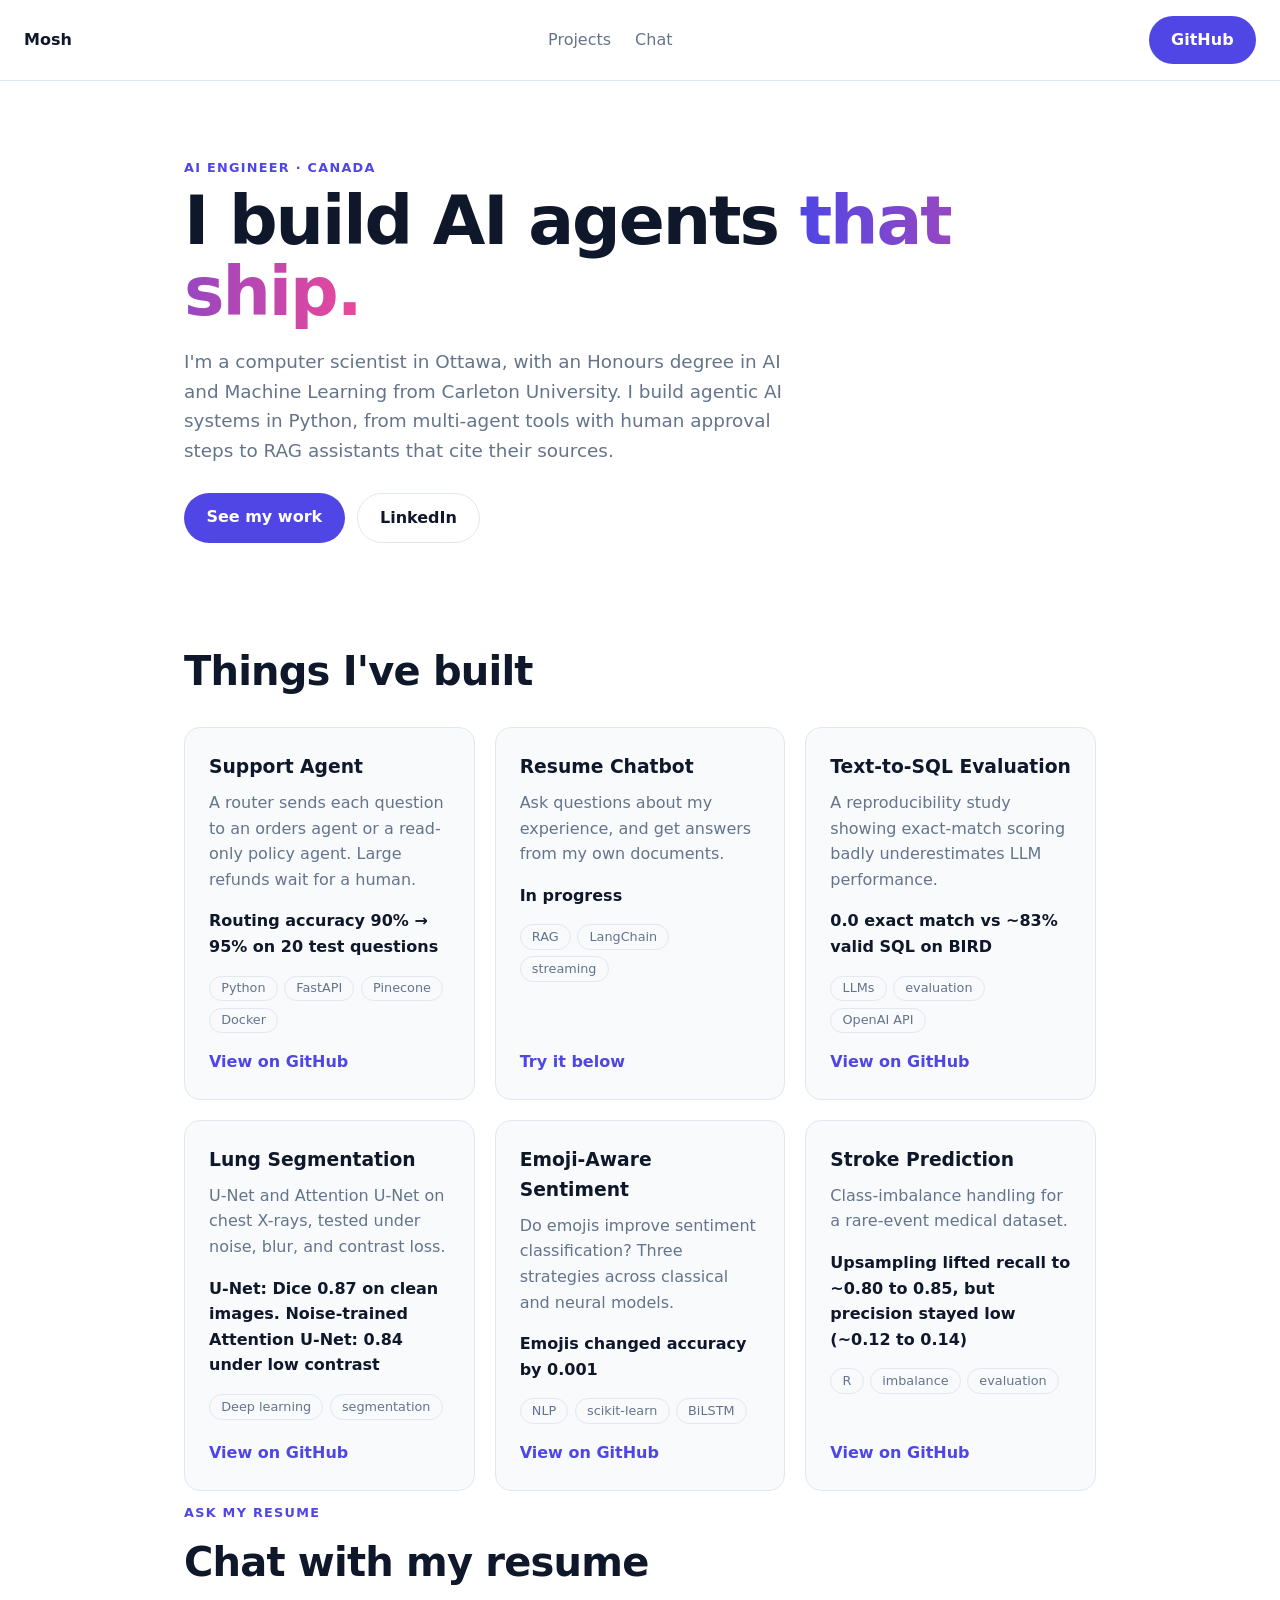
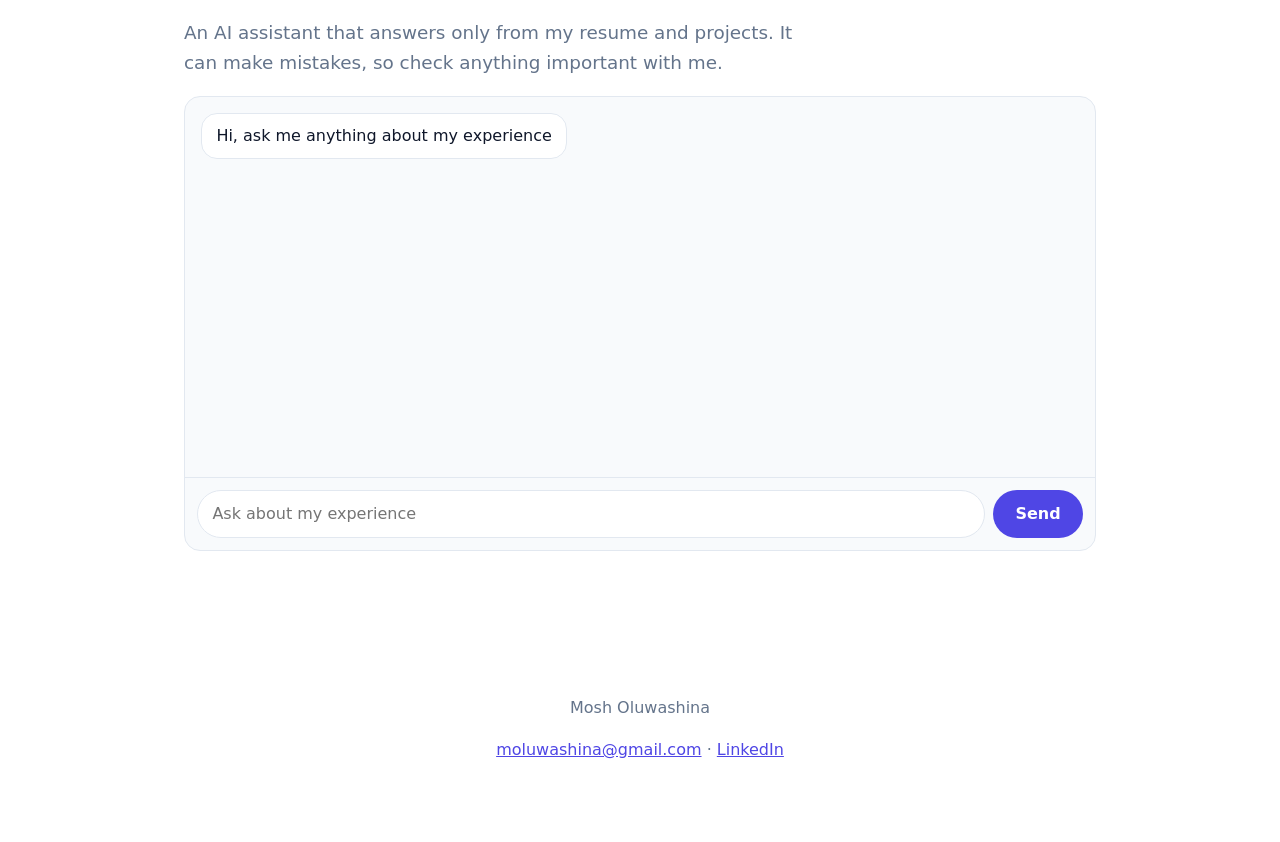
==== docs/index.html @ 6da76e15 "Rename site to docs for GitHub Pages" ====
<!DOCTYPE html>
<html lang="en">
<head>
    <meta charset="UTF-8">
    <meta name="viewport" content="width=device-width, initial-scale=1.0">
    <title>Mosh | AI Engineer</title>
    <link rel="stylesheet" href="style.css">
</head>
<body>
    <nav class="topbar">
        <a class="logo" href="#">Mosh</a>
        <div class="links">
            <a href="#projects">Projects</a>
            <a href="#chat">Chat</a>
        </div>
        <a href="https://github.com/Mosh1132" target="_blank" class="button">GitHub</a>
    </nav>
    <header class="hero">
        <p class="eyebrow">AI ENGINEER · CANADA</p>
        <h1> I build AI agents <span class="gradient">that ship.</span></h1>
        <p class="lead">I'm a computer scientist in Ottawa, with an Honours degree in AI and Machine Learning from Carleton University.
  I build agentic AI systems in Python, from multi-agent tools with human approval steps to RAG assistants that cite their sources.</p>
        <div class="actions">
            <a class="button" href="#projects">See my work</a>
            <a href="https://www.linkedin.com/in/mosopefoluwa-oluwashina-9428b6300/" target="_blank" class="button ghost">LinkedIn</a>
        </div>
    </header>
    <main>
        <section id="projects">
            <h2>Things I've built</h2>
            <div class="grid">
                <article class="card">
                    <h3>Support Agent</h3>
                    <p>A router sends each question to an orders agent or a read-only policy agent. Large refunds wait for a human.</p>
                    <p class="stat">Routing accuracy 90% → 95% on 20 test questions</p>
                    <ul>
                        <li>Python</li>
                        <li>FastAPI</li>
                        <li>Pinecone</li>
                        <li>Docker</li>
                    </ul>
                    <a href="https://github.com/Mosh1132/support-agent" target="_blank">View on GitHub</a>
                </article>
                <article class="card">
                    <h3>Resume Chatbot</h3>
                    <p>Ask questions about my experience, and get answers from my own documents.</p>
                    <p class="stat">In progress</p>
                    <ul>
                        <li>RAG</li>
                        <li>LangChain</li>
                        <li>streaming</li>
                    </ul>
                    <a href="#chat">Try it below</a>
                </article>
                <article class="card">
                    <h3>Text-to-SQL Evaluation</h3>
                    <p>A reproducibility study showing exact-match scoring badly underestimates LLM performance.</p>
                    <p class="stat">0.0 exact match vs ~83% valid SQL on BIRD</p>
                    <ul>
                        <li>LLMs</li>
                        <li>evaluation</li>
                        <li>OpenAI API</li>
                    </ul>
                    <a href="https://github.com/Mosh1132/text-to-sql-eval-sensitivity" target="_blank">View on GitHub</a>
                </article>
                <article class="card">
                    <h3>Lung Segmentation</h3>
                    <p>U-Net and Attention U-Net on chest X-rays, tested under noise, blur, and contrast loss.</p>
                    <p class="stat">U-Net: Dice 0.87 on clean images. Noise-trained Attention U-Net: 0.84 under low contrast</p>
                    <ul>
                        <li>Deep learning</li>
                        <li>segmentation</li>
                    </ul>
                    <a href="https://github.com/Mosh1132/lung-segmentation-robustness" target="_blank">View on GitHub</a>
                </article>
                <article class="card">
                    <h3>Emoji-Aware Sentiment</h3>
                    <p>Do emojis improve sentiment classification? Three strategies across classical and neural models.</p>
                    <p class="stat">Emojis changed accuracy by 0.001</p>
                    <ul>
                        <li>NLP</li>
                        <li>scikit-learn</li>
                        <li>BiLSTM</li>
                    </ul>
                    <a href="https://github.com/Mosh1132/emoji-aware-sentiment-analysis" target="_blank">View on GitHub</a>
                </article>
                <article class="card">
                    <h3>Stroke Prediction</h3>
                    <p>Class-imbalance handling for a rare-event medical dataset.</p>
                    <p class="stat">Upsampling lifted recall to ~0.80 to 0.85, but precision stayed low (~0.12 to 0.14)</p>
                    <ul>
                        <li>R</li>
                        <li>imbalance</li>
                        <li>evaluation</li>
                    </ul>
                    <a href="https://github.com/Mosh1132/stroke-prediction-r" target="_blank">View on GitHub</a>
                </article>
            </div>
        </section>
        <section id="chat">
    <p class="eyebrow">ASK MY RESUME</p>
    <h2>Chat with my resume</h2>
    <p class="lead">An AI assistant that answers only from my resume and projects. It can make mistakes, so check anything important with me.</p>

    <div class="chat-box">
        <div id="messages" class="messages"></div>
        <form id="chat-form" class="chat-form">
            <input id="chat-input" type="text" placeholder="Ask about my experience" maxlength="500" autocomplete="off" required>
            <button id="send" class="button" type="submit">Send</button>
        </form>
    </div>
</section>
    </main>
    <footer>
        <p>Mosh Oluwashina</p>
        <p><a href="mailto:moluwashina@gmail.com?subject=Hello%20Mosh&body=Hi%20Mosh%2C%20I%20saw%20your%20portfolio%20and%20would%20like%20to%20talk.">moluwashina@gmail.com</a> · <a href="https://www.linkedin.com/in/mosopefoluwa-oluwashina-9428b6300/">LinkedIn</a></p>
    </footer>
    <script src="chat.js"></script>
</body>
</html>
---- docs/style.css ----
* {box-sizing: border-box}
:root {
    --accent: #4f46e5;
    --bg: #ffffff;
    --text: #0f172a;
    --muted: #64748b;
    --border: #e2e8f0;
    --card: #f8fafc;
    --on-accent: #ffffff;
    color-scheme: light dark;
}
body {
    margin: 0;
    font-family: system-ui, -apple-system, "Segoe UI", Roboto, sans-serif;
    line-height: 1.6;
    color: var(--text);
    background: var(--bg);
}
main, header, footer {
    margin: 0 auto;
    max-width: 960px;
    padding: 4rem 1.5rem;
}
a {
    color: var(--accent);
}
.topbar{
    display: flex;
    justify-content: space-between;
    align-items: center;
    padding: 1rem 1.5rem;
    border-bottom: 1px solid var(--border);
    position: sticky;
    top: 0;
    background: var(--bg);
    z-index: 10;
}
nav a {
    text-decoration: none;
    color: var(--muted);
}
.links {
    display: flex;
    gap: 1.5rem;
}
.logo {
    font-weight: 700;
    color: var(--text);
}
h1 {
    font-size: clamp(2.25rem, 6vw, 4.25rem);
    line-height: 1.05;
    letter-spacing: -0.03em;
    margin-top: 0;
    margin-bottom: 1.25rem;

}
.gradient{
    background: linear-gradient(90deg, var(--accent), #ec4899);
    -webkit-background-clip: text;
    background-clip: text;
    color: transparent;
}
.button {
    display: inline-block;
    padding: 0.7rem 1.4rem;
    background: var(--accent);
    color: var(--on-accent);
    border-radius: 999px;
    font-weight: 600;
    text-decoration: none;
    transition: opacity 0.15s ease, transform 0.15s ease;
}
.button.ghost {
    background: transparent;
    color: var(--text);
    border: 1px solid var(--border);
}
.button:hover {
    opacity: 0.9;
    transform: translateY(-3px);
}
.hero {
    padding-bottom: 2rem;
}
.eyebrow {
    font-size: 0.8rem;
    font-weight: 600;
    letter-spacing: 0.1em;
    margin-bottom: .5em;
    color: var(--accent);
}
.lead {
    color: var(--muted);
    font-size: 1.15rem;
    max-width: 620px;
}
.actions {
    display: flex;
    flex-wrap: wrap;
    gap: 0.75rem;
    margin-top: 1.75rem;
}
.grid {
    display: grid;
    gap: 1.25rem;
    grid-template-columns: repeat(auto-fit, minmax(280px, 1fr));
}
.card {
    background: var(--card);
    border: 1px solid var(--border);
    border-radius: 16px;
    padding: 1.5rem;
    transition: transform 0.2s ease, border-color 0.2s ease;
    display: flex;
    flex-direction: column;
    position: relative;
}
.card:hover{
    transform: translateY(-4px);
    border-color: var(--accent);
}
.card h3{
    margin: 0 0 0.5rem;
}
.card p{
    margin: 0 0 1rem;
    color: var(--muted);
}
.card .stat{
    color: var(--text);
    font-weight: 600;
}
.card ul{
    list-style: none;
    padding: 0;
    margin: 0 0 1rem;
    display: flex;
    flex-wrap: wrap;
    gap: 0.4rem;
}
.card li {
    padding: 0.1rem 0.7rem;
    font-size: 0.8rem;
    color: var(--muted);
    border: 1px solid var(--border);
    border-radius: 999px;
}
.card a {
    margin-top: auto;
    font-weight: 600;
    text-decoration: none;
}
.card a::after {
    content: "";
    position: absolute;
    inset: 0;
}
h2{
    font-size: clamp(1.75rem, 4vw, 2.5rem);
    letter-spacing: -0.02em;
    margin: 0 0 1.5rem;
}
footer p{
    color: var(--muted);
    text-align: center;
}
.card:focus-within {
    border-color: var(--accent);
}
.chat-box{
    background: var(--card);
    border: 1px solid var(--border);
    border-radius: 16px;
    overflow: hidden;
}
.messages {
    height: 380px;
    overflow-y: auto;
    padding: 1rem;
    display: flex;
    flex-direction: column;
    gap: 0.75rem;
}
.bubble {
    max-width: 85%;
    padding: 0.65rem 0.9rem;
    line-height: 1.5;
    border-radius: 16px;
    white-space: pre-wrap;
}
.bubble.user {
    align-self: flex-end;
    background: var(--accent);
    color: var(--on-accent);
}
.bubble.bot {
    align-self: flex-start;
    background: var(--bg);
    border: 1px solid var(--border);
}
.chat-form {
    display: flex;
    gap: 0.5rem;
    padding: 0.75rem;
    border-top: 1px solid var(--border);
}
.chat-form input {
    flex: 1;
    font: inherit;
    padding: 0.65rem 0.9rem;
    border-radius: 999px;
    background: var(--bg);
    color: var(--text);
    border: 1px solid var(--border);
}
.chat-form input:focus {
    outline: 2px solid var(--accent);
}
.chat-form .button {
    border: 0;
    font: inherit;
    font-weight: 600;
    cursor: pointer;
}
.chat-form .button:disabled {
    opacity: 0.5;
    cursor: not-allowed;
}
@media (prefers-color-scheme: dark) {
    :root {
        --bg: #0b0d12;
        --text: #f1f5f9;
        --muted: #94a3b8;
        --accent: #818cf8;
        --border: #232733;
        --card: #12151c;
        --on-accent: #0b0d12;
    }
}
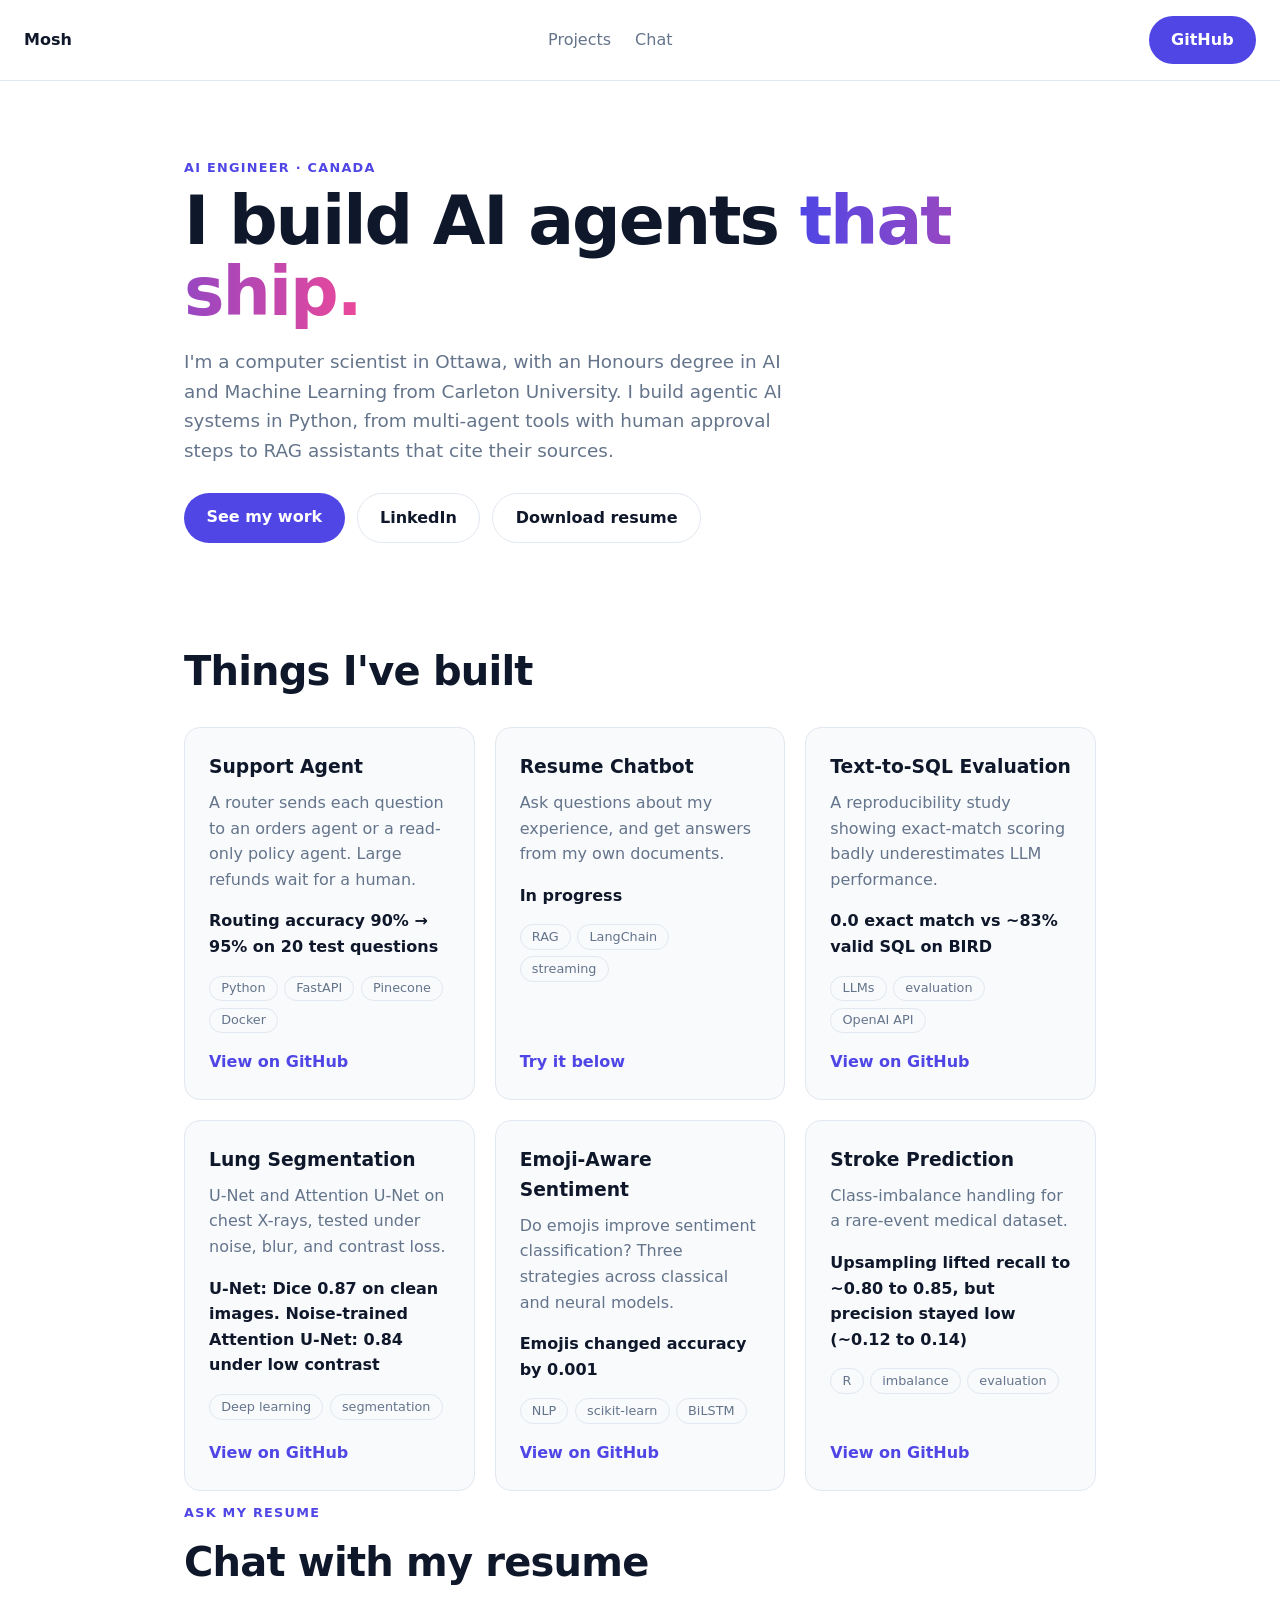
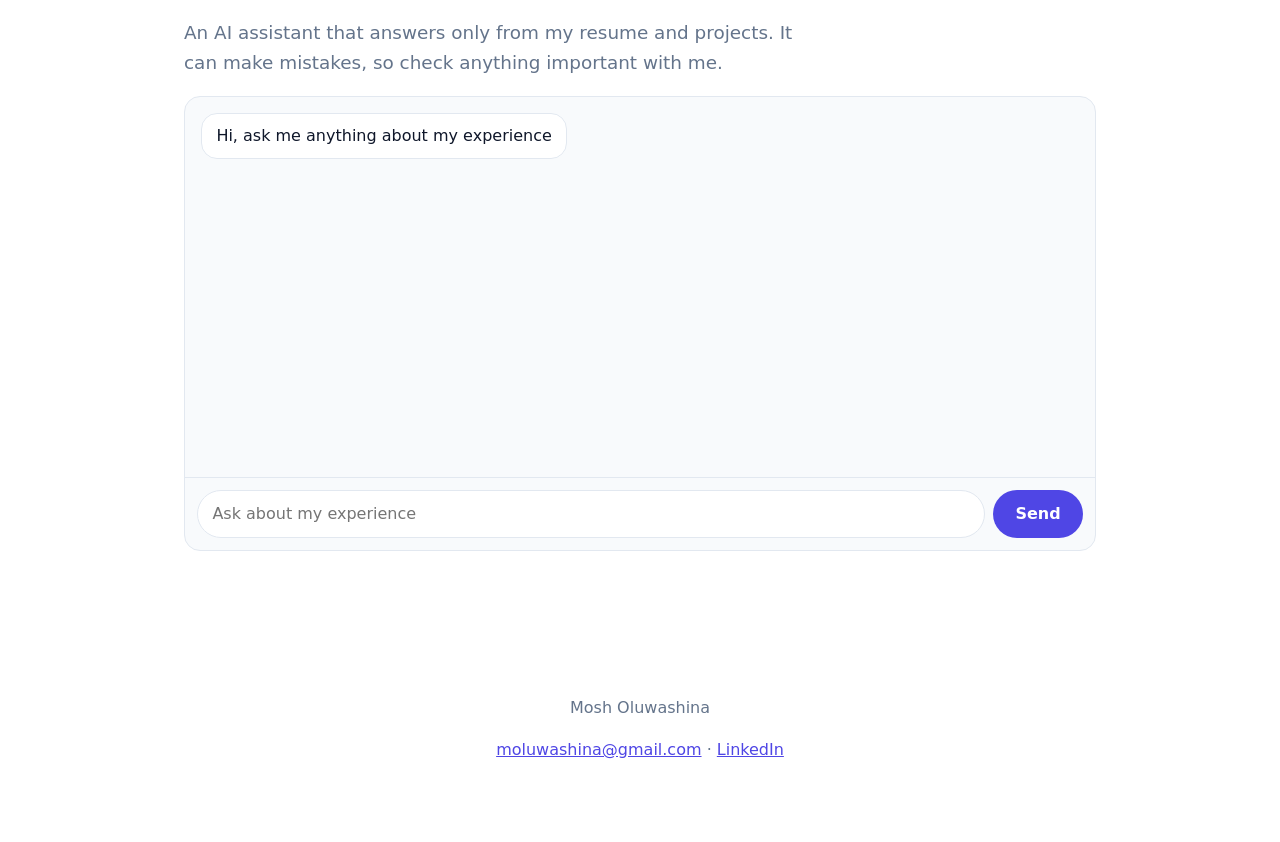
==== commit 83b40e9d: "Add download resume buttom" ====
--- a/docs/index.html
+++ b/docs/index.html
@@ -23,6 +23,7 @@
         <div class="actions">
             <a class="button" href="#projects">See my work</a>
             <a href="https://www.linkedin.com/in/mosopefoluwa-oluwashina-9428b6300/" target="_blank" class="button ghost">LinkedIn</a>
+            <a class="button ghost" href="Oluwashina_Resume.pdf" download>Download resume</a>
         </div>
     </header>
     <main>
--- a/docs/style.css
+++ b/docs/style.css
@@ -227,6 +227,14 @@
     opacity: 0.5;
     cursor: not-allowed;
 }
+.sources { margin-top: 8px; display: flex; flex-wrap: wrap; gap: 6px; }
+.source-tag {
+  font-size: 12px;
+  padding: 2px 8px;
+  border-radius: 999px;
+  border: 1px solid currentColor;
+  opacity: 0.65;
+}
 @media (prefers-color-scheme: dark) {
     :root {
         --bg: #0b0d12;
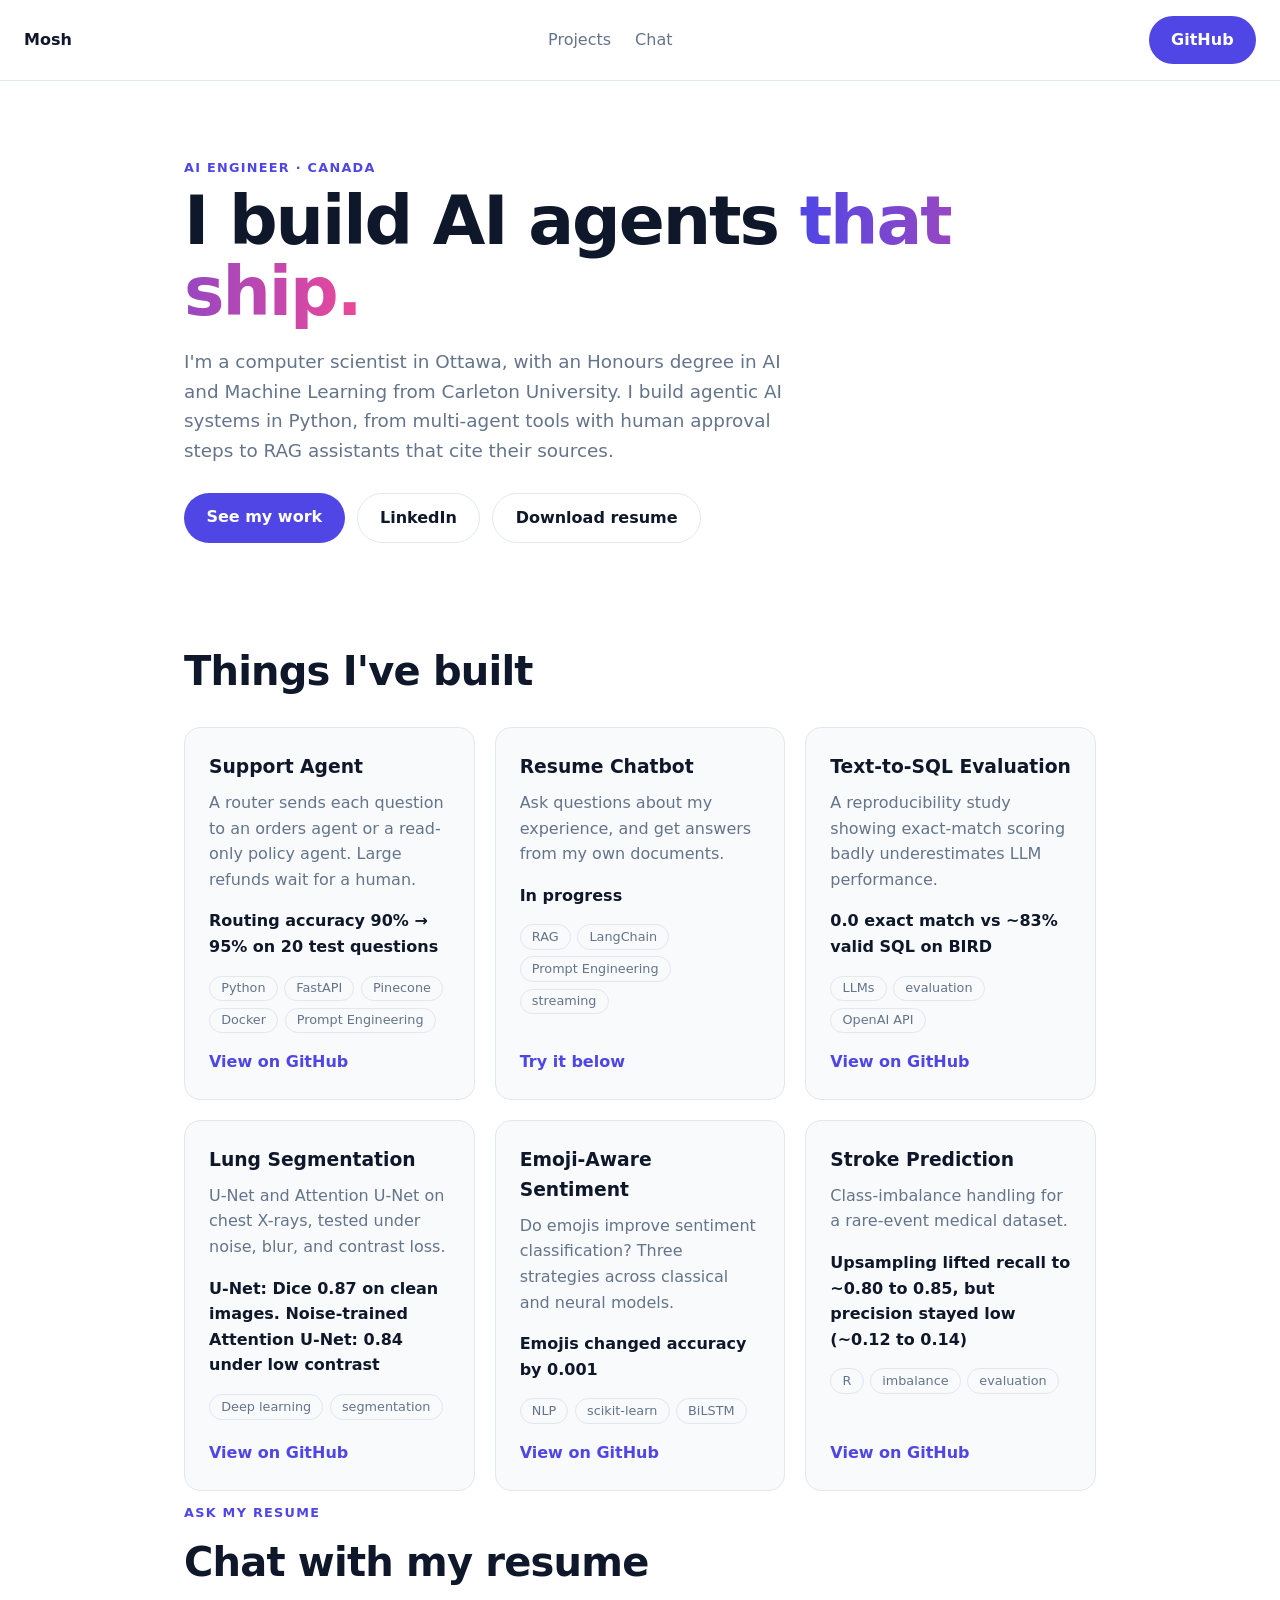
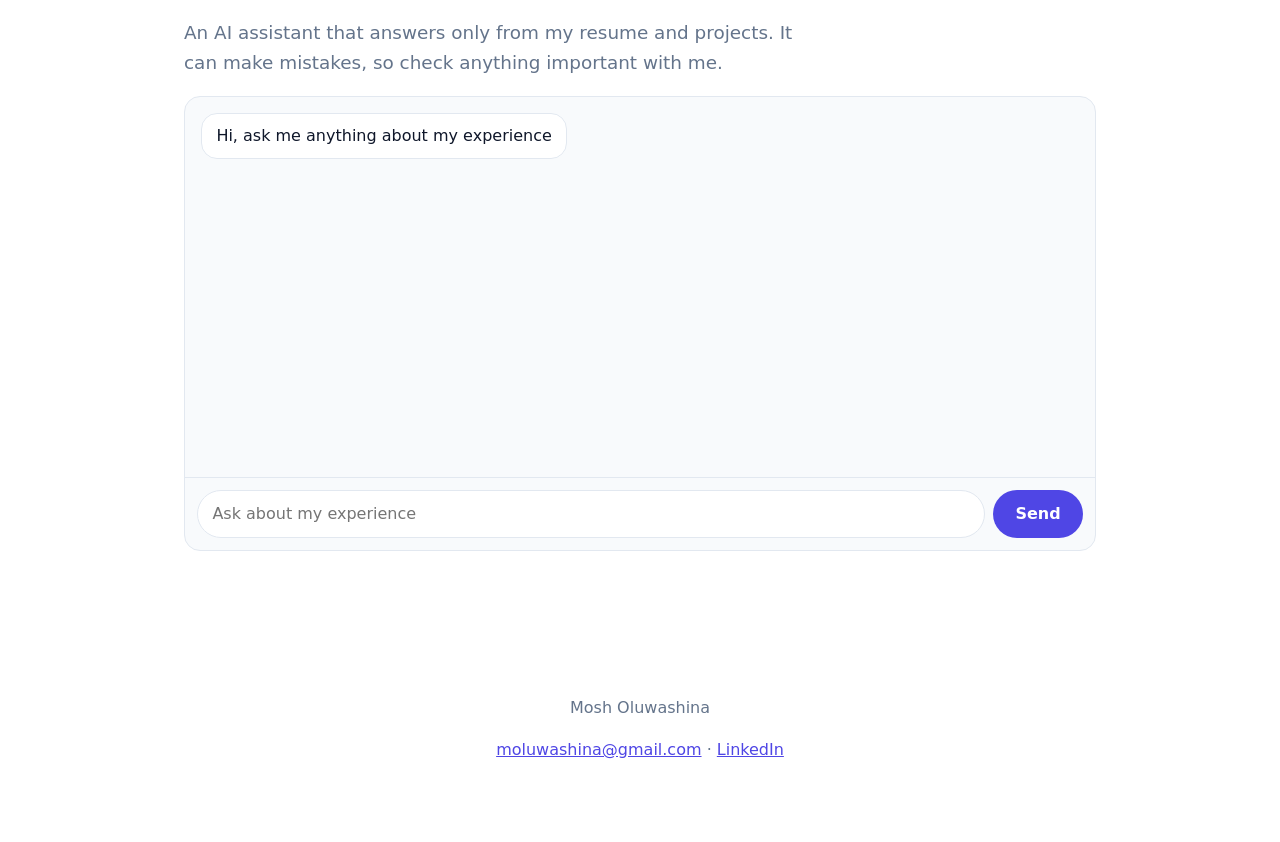
==== commit e8e6e68c: "Add favicon and prompt engineering tags" ====
--- a/docs/index.html
+++ b/docs/index.html
@@ -5,6 +5,7 @@
     <meta name="viewport" content="width=device-width, initial-scale=1.0">
     <title>Mosh | AI Engineer</title>
     <link rel="stylesheet" href="style.css">
+    <link rel="icon" type="image/png" href="favicon.png">
 </head>
 <body>
     <nav class="topbar">
@@ -39,6 +40,7 @@
                         <li>FastAPI</li>
                         <li>Pinecone</li>
                         <li>Docker</li>
+                        <li>Prompt Engineering</li>
                     </ul>
                     <a href="https://github.com/Mosh1132/support-agent" target="_blank">View on GitHub</a>
                 </article>
@@ -49,6 +51,7 @@
                     <ul>
                         <li>RAG</li>
                         <li>LangChain</li>
+                        <li>Prompt Engineering</li>
                         <li>streaming</li>
                     </ul>
                     <a href="#chat">Try it below</a>
